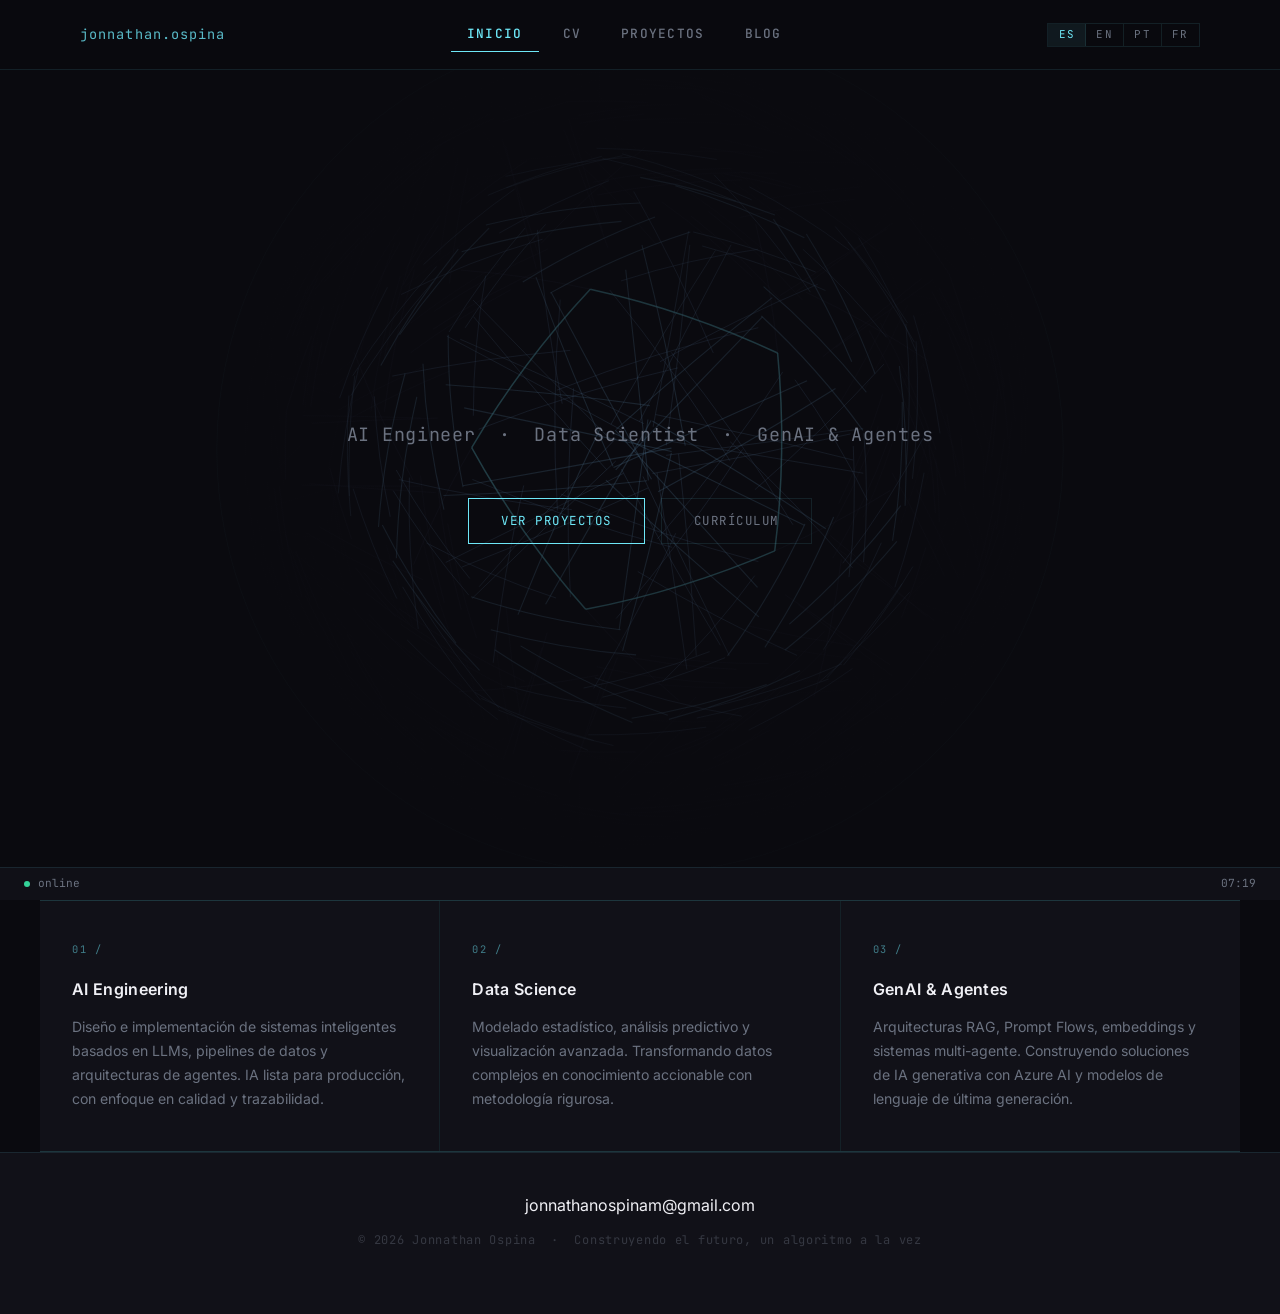
==== index.html @ b972580d "feat: new style and pagination" ====
<!DOCTYPE html>
<html lang="es">
<head>
    <meta charset="UTF-8">
    <meta name="viewport" content="width=device-width, initial-scale=1.0">
    <title>Jonnathan Ospina - Dev Portfolio</title>
    <link href="https://fonts.googleapis.com/css2?family=Inter:wght@300;400;500;600;700&family=JetBrains+Mono:wght@300;400&display=swap" rel="stylesheet">
    <link rel="stylesheet" href="CSS/design-system.css">
    <style>
        /* ── HERO ── */
        .hero {
            position: relative;
            min-height: 100vh;
            display: flex;
            flex-direction: column;
            justify-content: center;
            align-items: center;
            text-align: center;
            padding: 8rem 2rem 4rem;
            overflow: hidden;
        }

        #hyperbolic-canvas {
            position: absolute;
            inset: 0;
            width: 100%;
            height: 100%;
            z-index: 0;
        }

        .hero::after {
            content: '';
            position: absolute;
            inset: 0;
            background: radial-gradient(
                ellipse 70% 60% at 50% 50%,
                rgba(10,10,15,0.55) 0%,
                rgba(10,10,15,0.82) 60%,
                rgba(10,10,15,0.97) 100%
            );
            z-index: 1;
            pointer-events: none;
        }

        .hero-content { position: relative; z-index: 2; }

        .hero h2 {
            font-size: clamp(0.9rem, 2vw, 1.15rem);
            color: var(--muted);
            font-weight: 400;
            margin-bottom: 3rem;
            font-family: 'JetBrains Mono', monospace;
            letter-spacing: 0.04em;
        }

        .hero-cta {
            display: flex;
            gap: 1rem;
            justify-content: center;
            flex-wrap: wrap;
        }

        /* ── SKILLS GRID ── */
        .skills-grid {
            display: grid;
            grid-template-columns: repeat(auto-fit, minmax(260px, 1fr));
            gap: 1px;
            background: var(--border);
            max-width: 1200px;
            margin: 0 auto;
            position: relative;
            z-index: 10;
            border-top: 1px solid var(--border);
            border-bottom: 1px solid var(--border);
        }

        .skill-card {
            background: var(--surface);
            padding: 2.5rem 2rem;
            transition: background 0.25s ease;
        }

        .skill-card:hover { background: var(--elevated); }

        .skill-index {
            font-family: 'JetBrains Mono', monospace;
            font-size: 0.65rem;
            color: var(--accent);
            opacity: 0.5;
            margin-bottom: 1.2rem;
            letter-spacing: 0.15em;
        }

        .skill-title {
            font-size: 1rem;
            font-weight: 600;
            color: var(--text);
            margin-bottom: 0.8rem;
            letter-spacing: 0.02em;
        }

        .skill-description {
            font-size: 0.88rem;
            line-height: 1.7;
            color: var(--muted);
        }

        @media (max-width: 768px) {
            .hero { padding: 7rem 1.5rem 3rem; }
            .skills-grid { grid-template-columns: 1fr; }
        }
    </style>
</head>
<body>
    <!-- Navigation -->
    <header class="nav-container">
        <nav class="navbar">
            <a href="#home" class="nav-logo">jonnathan.ospina</a>
            <div class="nav-links">
                <a href="#home" class="nav-btn active" data-i18n="nav.home">Inicio</a>
                <a href="pages/cv.html" class="nav-btn" data-i18n="nav.cv">CV</a>
                <a href="pages/projects.html" class="nav-btn" data-i18n="nav.projects">Proyectos</a>
                <a href="pages/blog.html" class="nav-btn" data-i18n="nav.blog">Blog</a>
            </div>
        </nav>
    </header>

    <!-- Hero Section -->
    <section class="hero" id="home">
        <canvas id="hyperbolic-canvas"></canvas>

        <div class="hero-content">
            <h2 data-i18n="index.subtitle">AI Engineer &nbsp;·&nbsp; Data Scientist &nbsp;·&nbsp; GenAI &amp; Agentes</h2>
            <div class="hero-cta">
                <a href="pages/projects.html" class="btn-primary" data-i18n="index.cta.projects">Ver proyectos</a>
                <a href="pages/cv.html" class="btn-ghost" data-i18n="index.cta.cv">Currículum</a>
            </div>
        </div>
    </section>

    <!-- Skills Section -->
    <div class="skills-grid" id="skills">
        <div class="skill-card">
            <div class="skill-index">01 /</div>
            <h3 class="skill-title" data-i18n="index.card1.title">AI Engineering</h3>
            <p class="skill-description" data-i18n="index.card1.desc">Diseño e implementación de sistemas inteligentes basados en LLMs, pipelines de datos y arquitecturas de agentes. IA lista para producción, con enfoque en calidad y trazabilidad.</p>
        </div>
        <div class="skill-card">
            <div class="skill-index">02 /</div>
            <h3 class="skill-title" data-i18n="index.card2.title">Data Science</h3>
            <p class="skill-description" data-i18n="index.card2.desc">Modelado estadístico, análisis predictivo y visualización avanzada. Transformando datos complejos en conocimiento accionable con metodología rigurosa.</p>
        </div>
        <div class="skill-card">
            <div class="skill-index">03 /</div>
            <h3 class="skill-title" data-i18n="index.card3.title">GenAI &amp; Agentes</h3>
            <p class="skill-description" data-i18n="index.card3.desc">Arquitecturas RAG, Prompt Flows, embeddings y sistemas multi-agente. Construyendo soluciones de IA generativa con Azure AI y modelos de lenguaje de última generación.</p>
        </div>
    </div>

    <!-- Footer -->
    <footer class="footer">
        <p><a href="mailto:jonnathanospinam@gmail.com">jonnathanospinam@gmail.com</a></p>
        <p class="footer-mono" data-i18n="index.footer">© 2026 Jonnathan Ospina &nbsp;·&nbsp; Construyendo el futuro, un algoritmo a la vez</p>
    </footer>

    <!-- Status Bar -->
    <div class="status-bar">
        <div class="status-item">
            <div class="status-dot"></div>
            <span>online</span>
        </div>
        <div class="status-item">
            <span id="current-time"></span>
        </div>
    </div>

    <script src="JS/i18n.js"></script>
    <script>
    /* ═══════════════════════════════════════════════════════════════
       MOSAICO HIPERBÓLICO — Disco de Poincaré
       Teselado {5,4}: pentágonos hiperbólicos, 4 por vértice
       Transformaciones de Möbius para generación exacta de tiles
    ═══════════════════════════════════════════════════════════════ */
    (function () {
        const canvas = document.getElementById('hyperbolic-canvas');
        const ctx    = canvas.getContext('2d');
        let W, H, R, cx, cy, t = 0;

        const mul  = ([ar,ai],[br,bi]) => [ar*br-ai*bi, ar*bi+ai*br];
        const sub  = ([ar,ai],[br,bi]) => [ar-br, ai-bi];
        const div  = ([ar,ai],[br,bi]) => { const d=br*br+bi*bi; return [(ar*br+ai*bi)/d,(ai*br-ar*bi)/d]; };
        const mod2 = ([r,i]) => r*r+i*i;
        const conj = ([r,i]) => [r,-i];
        const scale= ([r,i],s) => [r*s, i*s];

        function mobius(z, a) { return div(sub(z, a), sub([1,0], mul(conj(a), z))); }

        function diskRotate([x,y], theta) {
            return [x*Math.cos(theta)-y*Math.sin(theta), x*Math.sin(theta)+y*Math.cos(theta)];
        }

        function drawGeodesic(p1, p2, strokeColor, lineW) {
            const [x1,y1] = p1, [x2,y2] = p2;
            if (x1*x1+y1*y1 < 1e-9 || x2*x2+y2*y2 < 1e-9) {
                ctx.beginPath(); ctx.moveTo(cx+x1*R,cy+y1*R); ctx.lineTo(cx+x2*R,cy+y2*R);
                ctx.strokeStyle=strokeColor; ctx.lineWidth=lineW; ctx.stroke(); return;
            }
            const ma2=x1*x1+y1*y1, mb2=x2*x2+y2*y2;
            const ex=x1*(1+mb2)-x2*(1+ma2), ey=y1*(1+mb2)-y2*(1+ma2);
            const f=2*(x1*y2-y1*x2);
            if (Math.abs(f) < 1e-9) {
                ctx.beginPath(); ctx.moveTo(cx+x1*R,cy+y1*R); ctx.lineTo(cx+x2*R,cy+y2*R);
                ctx.strokeStyle=strokeColor; ctx.lineWidth=lineW; ctx.stroke(); return;
            }
            const ox=ey/f, oy=-ex/f;
            const rr=Math.sqrt((x1-ox)*(x1-ox)+(y1-oy)*(y1-oy));
            const a1=Math.atan2(y1-oy,x1-ox), a2=Math.atan2(y2-oy,x2-ox);
            let diff=a2-a1;
            while(diff>Math.PI) diff-=Math.PI*2;
            while(diff<-Math.PI) diff+=Math.PI*2;
            ctx.beginPath(); ctx.arc(cx+ox*R,cy+oy*R,rr*R,a1,a2,diff<0);
            ctx.strokeStyle=strokeColor; ctx.lineWidth=lineW; ctx.stroke();
        }

        const P=5, Q=4;
        const TILE_R=Math.sqrt(Math.cos(Math.PI/P+Math.PI/Q)/Math.cos(Math.PI/P-Math.PI/Q));

        function tileVertices(center, rotAngle) {
            const [cx_t,cy_t]=center, verts=[];
            for(let k=0;k<P;k++){
                const a=rotAngle+(2*Math.PI*k/P)+Math.PI/P;
                verts.push(mobius([TILE_R*Math.cos(a),TILE_R*Math.sin(a)],[-cx_t,-cy_t]));
            }
            return verts;
        }

        function drawTile(center,rotAngle,color,alpha,lw){
            const verts=tileVertices(center,rotAngle);
            ctx.save(); ctx.globalAlpha=alpha;
            for(let i=0;i<P;i++) drawGeodesic(verts[i],verts[(i+1)%P],color,lw);
            ctx.restore();
        }

        const STEP=2*TILE_R/(1+TILE_R*TILE_R);

        function generateTiles(depth){
            const seen=new Map(), EPS=1e-4;
            const key=([x,y])=>`${Math.round(x/EPS)},${Math.round(y/EPS)}`;
            const tiles=[], queue=[{c:[0,0],rot:0,d:0}];
            seen.set(key([0,0]),true);
            while(queue.length){
                const{c,rot,d}=queue.shift();
                tiles.push({c,rot});
                if(d>=depth) continue;
                for(let k=0;k<P;k++){
                    const edgeAngle=rot+(2*Math.PI*k/P)+Math.PI/P;
                    const dir=[Math.cos(edgeAngle),Math.sin(edgeAngle)];
                    const nc=mobius(scale(dir,STEP),scale(c,-1));
                    if(mod2(nc)>=0.97) continue;
                    const k2=key(nc);
                    if(!seen.has(k2)){ seen.set(k2,true); queue.push({c:nc,rot:edgeAngle+Math.PI-Math.PI/P,d:d+1}); }
                }
            }
            return tiles;
        }

        const TILES=generateTiles(4);

        function init(){
            canvas.width=canvas.offsetWidth; canvas.height=canvas.offsetHeight;
            W=canvas.width; H=canvas.height;
            R=Math.min(W,H)*0.47; cx=W/2; cy=H/2;
        }

        function frame(){
            t+=0.004;
            ctx.clearRect(0,0,W,H);
            ctx.fillStyle='#0a0a0f'; ctx.fillRect(0,0,W,H);
            ctx.save(); ctx.beginPath(); ctx.arc(cx,cy,R,0,Math.PI*2); ctx.clip();
            TILES.forEach(({c,rot})=>{
                const dist=Math.sqrt(mod2(c));
                const alpha=Math.pow(1-dist,1.4)*0.6;
                if(alpha<0.03) return;
                const r_v=Math.round(110+(167-110)*dist), g_v=Math.round(231+(139-231)*dist), b_v=Math.round(247+(250-247)*dist);
                drawTile(diskRotate(c,t*0.12),rot+t*0.12,`rgb(${r_v},${g_v},${b_v})`,alpha,(1-dist)*1.2+0.3);
            });
            ctx.restore();
            ctx.beginPath(); ctx.arc(cx,cy,R,0,Math.PI*2);
            ctx.strokeStyle='rgba(110,231,247,0.12)'; ctx.lineWidth=1; ctx.stroke();
            const grad=ctx.createRadialGradient(cx,cy,R*0.6,cx,cy,R);
            grad.addColorStop(0,'rgba(10,10,15,0)'); grad.addColorStop(1,'rgba(10,10,15,0.75)');
            ctx.beginPath(); ctx.arc(cx,cy,R,0,Math.PI*2); ctx.fillStyle=grad; ctx.fill();
            requestAnimationFrame(frame);
        }

        window.addEventListener('resize',init); init(); frame();
    })();

    function updateTime(){
        const el=document.getElementById('current-time');
        if(!el) return;
        el.textContent=new Date().toLocaleTimeString('es-ES',{hour12:false,hour:'2-digit',minute:'2-digit'});
    }
    updateTime(); setInterval(updateTime,60000);
    </script>
</body>
</html>
---- CSS/design-system.css ----
/* ═══════════════════════════════════════════════════════════════════
   DESIGN SYSTEM — Jonnathan Ospina Portfolio
   Single source of truth for all shared styles across pages.
   Page-specific rules live in each HTML file's <style> block.
   ═══════════════════════════════════════════════════════════════════ */

/* ── TOKENS ── */
:root {
    --bg:       #0a0a0f;
    --surface:  #111118;
    --elevated: #1a1a24;
    --accent:   #6ee7f7;
    --accent2:  #a78bfa;
    --text:     #f0f0f5;
    --muted:    #6b7280;
    --border:   rgba(110, 231, 247, 0.1);
}

/* ── RESET ── */
*, *::before, *::after {
    margin: 0;
    padding: 0;
    box-sizing: border-box;
}

/* ── BASE ── */
body {
    font-family: 'Inter', sans-serif;
    background: var(--bg);
    color: var(--text);
    overflow-x: hidden;
    line-height: 1.6;
}

/* ── BACKGROUND CANVAS (shared by subpages) ── */
#bg-canvas {
    position: fixed;
    inset: 0;
    width: 100%;
    height: 100%;
    z-index: 0;
    pointer-events: none;
}

/* ── NAVIGATION ── */
.nav-container {
    position: fixed;
    top: 0; left: 0; right: 0;
    z-index: 200;
    background: rgba(10, 10, 15, 0.85);
    backdrop-filter: blur(16px);
    border-bottom: 1px solid var(--border);
}

.navbar {
    display: flex;
    justify-content: space-between;
    align-items: center;
    padding: 1.1rem 2.5rem;
    max-width: 1200px;
    margin: 0 auto;
}

.nav-logo {
    font-family: 'JetBrains Mono', monospace;
    font-size: 0.85rem;
    color: var(--accent);
    letter-spacing: 0.08em;
    text-decoration: none;
    opacity: 0.8;
}

.nav-links {
    display: flex;
    gap: 0.5rem;
}

.nav-btn {
    background: transparent;
    border: none;
    border-bottom: 1px solid transparent;
    color: var(--muted);
    padding: 0.4rem 1rem;
    text-decoration: none;
    font-size: 0.8rem;
    font-weight: 500;
    font-family: 'JetBrains Mono', monospace;
    letter-spacing: 0.1em;
    text-transform: uppercase;
    transition: all 0.2s ease;
}

.nav-btn:hover {
    color: var(--text);
    border-bottom-color: var(--accent);
}

.nav-btn.active {
    color: var(--accent);
    border-bottom-color: var(--accent);
}

/* ── LANG SWITCHER ── */
.lang-switcher {
    display: flex;
    gap: 0;
    margin-left: 1.5rem;
    border: 1px solid var(--border);
}

.lang-btn {
    background: transparent;
    border: none;
    border-right: 1px solid var(--border);
    color: var(--muted);
    padding: 0.35rem 0.65rem;
    font-size: 0.68rem;
    font-family: 'JetBrains Mono', monospace;
    letter-spacing: 0.1em;
    cursor: pointer;
    transition: color 0.2s, background 0.2s;
    line-height: 1;
}

.lang-btn:last-child { border-right: none; }

.lang-btn:hover { color: var(--text); background: var(--surface); }

.lang-btn.active {
    color: var(--accent);
    background: rgba(110, 231, 247, 0.07);
}

/* ── BUTTONS ── */
.btn-primary {
    padding: 0.75rem 2rem;
    background: transparent;
    border: 1px solid var(--accent);
    color: var(--accent);
    font-family: 'JetBrains Mono', monospace;
    font-size: 0.78rem;
    letter-spacing: 0.12em;
    text-transform: uppercase;
    text-decoration: none;
    transition: all 0.25s ease;
    display: inline-block;
}

.btn-primary:hover {
    background: rgba(110, 231, 247, 0.08);
    box-shadow: 0 0 28px rgba(110, 231, 247, 0.15);
}

.btn-ghost {
    padding: 0.75rem 2rem;
    background: transparent;
    border: 1px solid var(--border);
    color: var(--muted);
    font-family: 'JetBrains Mono', monospace;
    font-size: 0.78rem;
    letter-spacing: 0.12em;
    text-transform: uppercase;
    text-decoration: none;
    transition: all 0.25s ease;
    display: inline-block;
}

.btn-ghost:hover {
    border-color: var(--muted);
    color: var(--text);
}

/* ── PAGE HEADER (subpages) ── */
.page-header {
    margin-bottom: 3.5rem;
    padding-bottom: 2rem;
    border-bottom: 1px solid var(--border);
}

.page-header-label {
    font-family: 'JetBrains Mono', monospace;
    font-size: 0.7rem;
    color: var(--accent);
    letter-spacing: 0.2em;
    text-transform: uppercase;
    opacity: 0.6;
    margin-bottom: 0.8rem;
}

.page-header h1 {
    font-size: clamp(2rem, 5vw, 3.2rem);
    font-weight: 700;
    letter-spacing: -0.03em;
    color: var(--text);
    margin-bottom: 0.5rem;
}

.page-header .subtitle {
    font-family: 'JetBrains Mono', monospace;
    font-size: 0.85rem;
    color: var(--muted);
    letter-spacing: 0.04em;
}

/* ── STATUS BAR ── */
.status-bar {
    position: fixed;
    bottom: 0; left: 0; right: 0;
    background: rgba(17, 17, 24, 0.97);
    border-top: 1px solid var(--border);
    padding: 0.45rem 1.5rem;
    font-size: 0.7rem;
    font-family: 'JetBrains Mono', monospace;
    z-index: 1000;
    display: flex;
    justify-content: space-between;
    align-items: center;
    color: var(--muted);
}

.status-item {
    display: flex;
    align-items: center;
    gap: 0.5rem;
}

.status-dot {
    width: 6px;
    height: 6px;
    background: #34d399;
    border-radius: 50%;
    animation: pulse 2.5s infinite;
}

@keyframes pulse {
    0%, 100% { opacity: 1; transform: scale(1); }
    50%       { opacity: 0.5; transform: scale(1.3); }
}

/* ── FOOTER ── */
.footer {
    background: var(--surface);
    border-top: 1px solid var(--border);
    text-align: center;
    padding: 2.5rem 2rem 4rem;
    color: var(--muted);
    position: relative;
    z-index: 10;
}

.footer a {
    color: var(--text);
    text-decoration: none;
    transition: color 0.2s;
}

.footer a:hover { color: var(--accent); }

.footer-mono {
    font-family: 'JetBrains Mono', monospace;
    font-size: 0.75rem;
    margin-top: 0.8rem;
    opacity: 0.4;
    letter-spacing: 0.06em;
}

/* ── CARD ACCENT BAR (shared hover effect) ── */
.skill-card,
.experience-item,
.education-item,
.project-card,
.blog-post {
    position: relative;
    overflow: hidden;
}

.skill-card::before,
.experience-item::before,
.education-item::before,
.project-card::before,
.blog-post::before {
    content: '';
    position: absolute;
    top: 0; left: 0;
    width: 3px;
    height: 0;
    transition: height 0.3s ease;
}

.skill-card::before   { background: var(--accent); }
.experience-item::before,
.education-item::before { background: var(--accent); }
.project-card::before { background: var(--accent2); }
.blog-post::before    { background: var(--accent2); }

.skill-card:hover::before,
.experience-item:hover::before,
.education-item:hover::before,
.project-card:hover::before,
.blog-post:hover::before { height: 100%; }

/* ── RESPONSIVE ── */
@media (max-width: 768px) {
    .navbar { padding: 1rem 1.5rem; }
    .nav-logo { display: none; }
}
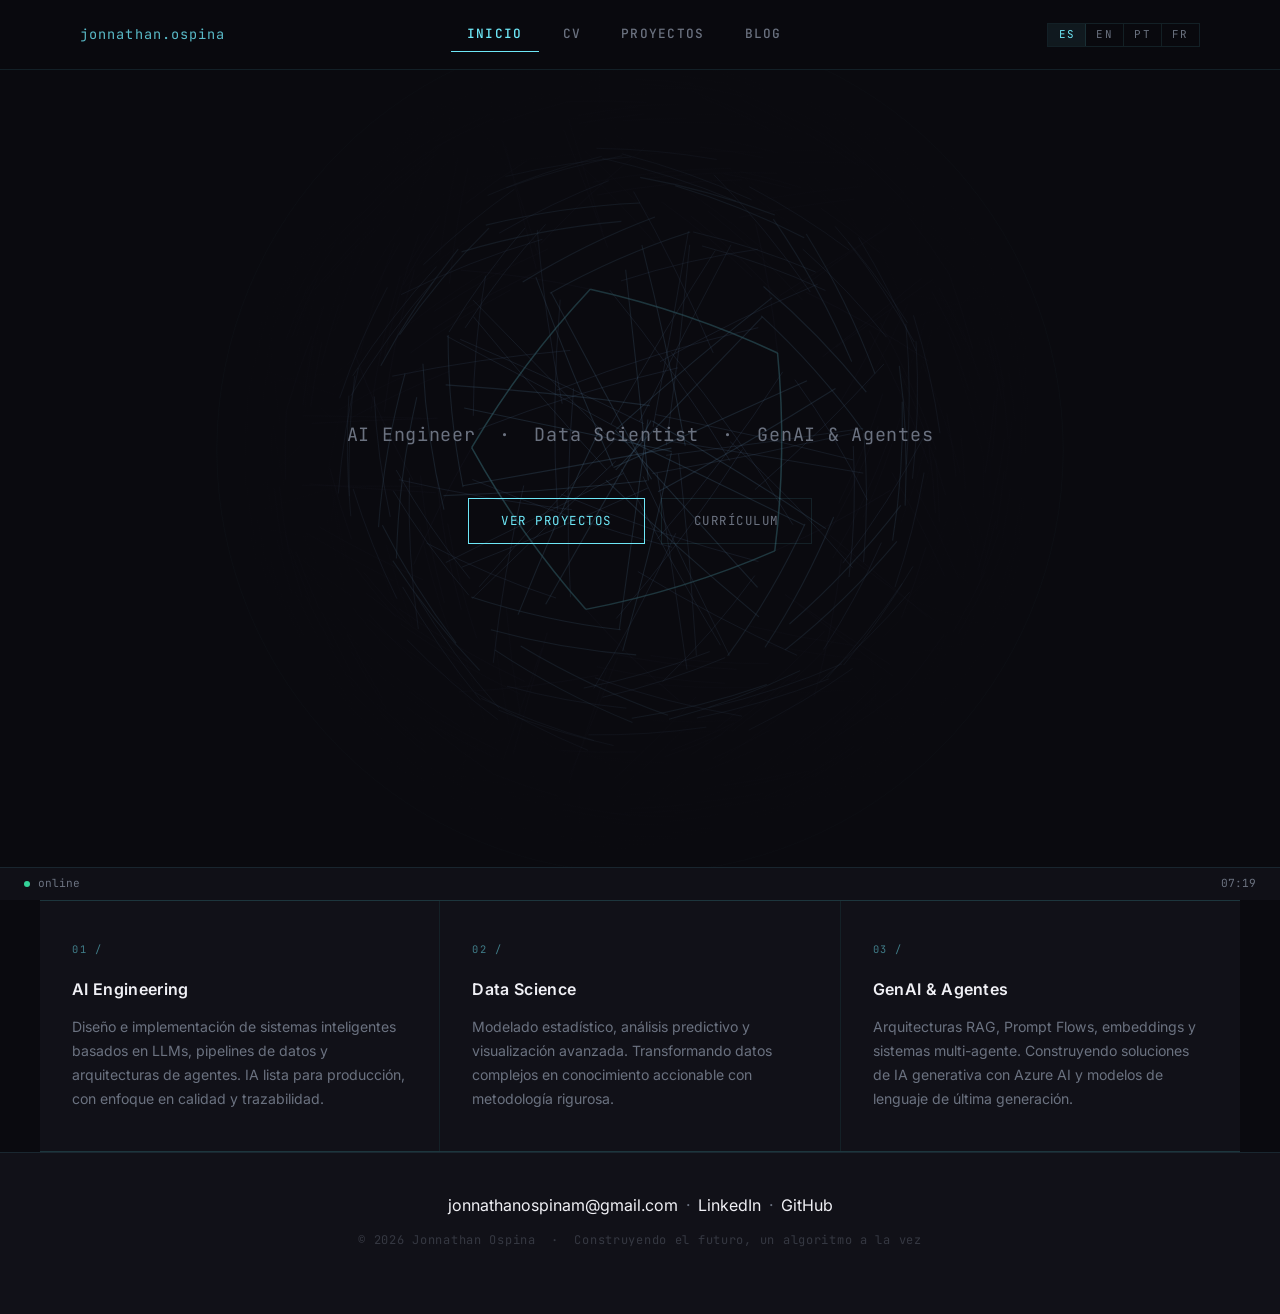
==== commit d146667d: "Anade SEO, JSON-LD, Open Graph, sitemap y enlaces sociales - Meta description, canonical y Open Grap" ====
--- a/index.html
+++ b/index.html
@@ -3,7 +3,40 @@
 <head>
     <meta charset="UTF-8">
     <meta name="viewport" content="width=device-width, initial-scale=1.0">
-    <title>Jonnathan Ospina - Dev Portfolio</title>
+    <title>Jonnathan Ospina — AI Engineer · Data Scientist</title>
+    <meta name="description" content="AI Engineer y Data Scientist en Madrid. Especializado en LLMs, sistemas de agentes, RAG y machine learning en producción. Certificado Azure AI Engineer.">
+    <meta name="author" content="Jonnathan Ospina Montalvo">
+    <meta name="theme-color" content="#0a0a0f">
+    <link rel="canonical" href="https://www.jonnathanospina.com/">
+
+    <!-- Open Graph -->
+    <meta property="og:type" content="website">
+    <meta property="og:url" content="https://www.jonnathanospina.com/">
+    <meta property="og:title" content="Jonnathan Ospina — AI Engineer · Data Scientist">
+    <meta property="og:description" content="Especializado en LLMs, sistemas de agentes, RAG y machine learning en producción. Certificado Azure AI Engineer.">
+    <meta property="og:image" content="https://www.jonnathanospina.com/assets/og-image.png">
+    <meta property="og:locale" content="es_ES">
+    <meta name="twitter:card" content="summary_large_image">
+
+    <!-- JSON-LD -->
+    <script type="application/ld+json">
+    {
+      "@context": "https://schema.org",
+      "@type": "Person",
+      "name": "Jonnathan Ospina Montalvo",
+      "url": "https://www.jonnathanospina.com",
+      "email": "mailto:jonnathanospinam@gmail.com",
+      "jobTitle": "AI Engineer · Data Scientist",
+      "image": "https://www.jonnathanospina.com/assets/og-image.png",
+      "address": { "@type": "PostalAddress", "addressLocality": "Madrid", "addressCountry": "ES" },
+      "sameAs": [
+        "https://www.linkedin.com/in/jonnathanospinam",
+        "https://github.com/JonDScode"
+      ],
+      "knowsAbout": ["Generative AI", "LLMs", "Agent Systems", "RAG", "Machine Learning", "Data Science", "Python", "Azure AI", "MLOps"]
+    }
+    </script>
+
     <link href="https://fonts.googleapis.com/css2?family=Inter:wght@300;400;500;600;700&family=JetBrains+Mono:wght@300;400&display=swap" rel="stylesheet">
     <link rel="stylesheet" href="CSS/design-system.css">
     <style>
@@ -159,7 +192,13 @@
 
     <!-- Footer -->
     <footer class="footer">
-        <p><a href="mailto:jonnathanospinam@gmail.com">jonnathanospinam@gmail.com</a></p>
+        <p>
+            <a href="mailto:jonnathanospinam@gmail.com">jonnathanospinam@gmail.com</a>
+            &nbsp;·&nbsp;
+            <a href="https://www.linkedin.com/in/jonnathanospinam" target="_blank" rel="noopener">LinkedIn</a>
+            &nbsp;·&nbsp;
+            <a href="https://github.com/JonDScode" target="_blank" rel="noopener">GitHub</a>
+        </p>
         <p class="footer-mono" data-i18n="index.footer">© 2026 Jonnathan Ospina &nbsp;·&nbsp; Construyendo el futuro, un algoritmo a la vez</p>
     </footer>
 
@@ -174,6 +213,8 @@
         </div>
     </div>
 
+    <!-- Analytics: crea la cuenta en https://www.goatcounter.com con el código "jonnathanospina" y descomenta -->
+    <!-- <script data-goatcounter="https://jonnathanospina.goatcounter.com/count" async src="//gc.zgo.at/count.js"></script> -->
     <script src="JS/i18n.js"></script>
     <script>
     /* ═══════════════════════════════════════════════════════════════
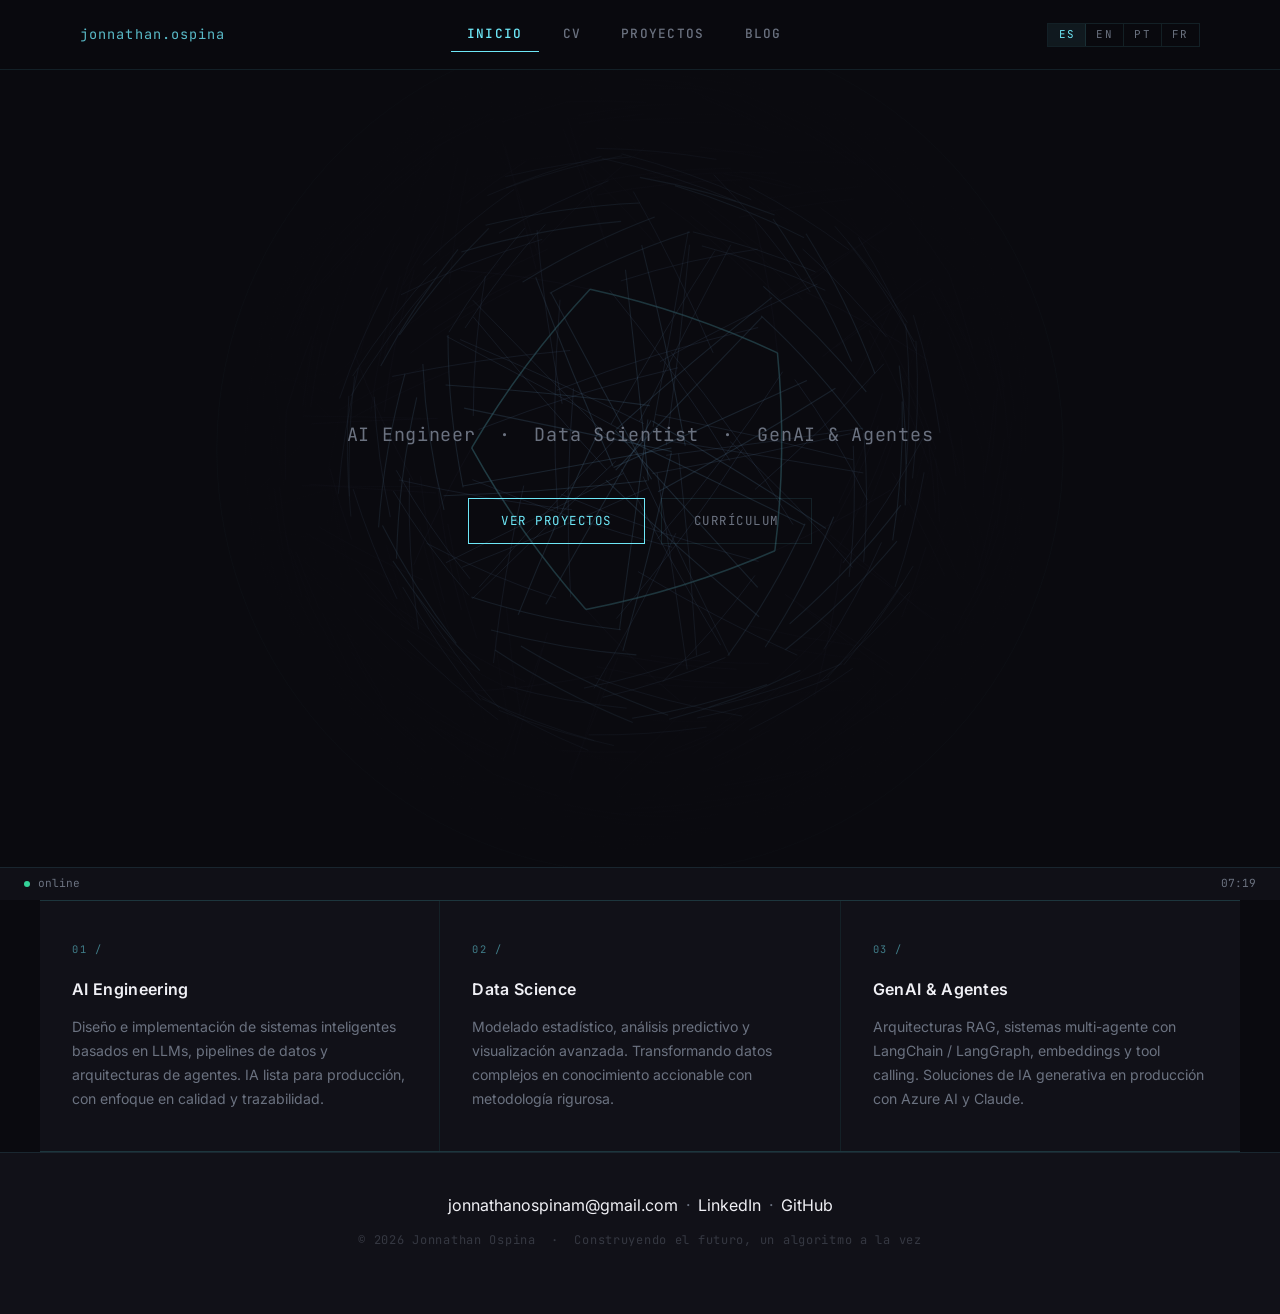
==== commit 6394c190: "Alinea skills con keywords de ofertas reales de AI Engineer - CV: anade LangGraph, Claude API y Fast" ====
--- a/index.html
+++ b/index.html
@@ -186,7 +186,7 @@
         <div class="skill-card">
             <div class="skill-index">03 /</div>
             <h3 class="skill-title" data-i18n="index.card3.title">GenAI &amp; Agentes</h3>
-            <p class="skill-description" data-i18n="index.card3.desc">Arquitecturas RAG, Prompt Flows, embeddings y sistemas multi-agente. Construyendo soluciones de IA generativa con Azure AI y modelos de lenguaje de última generación.</p>
+            <p class="skill-description" data-i18n="index.card3.desc">Arquitecturas RAG, sistemas multi-agente con LangChain / LangGraph, embeddings y tool calling. Soluciones de IA generativa en producción con Azure AI y Claude.</p>
         </div>
     </div>
 
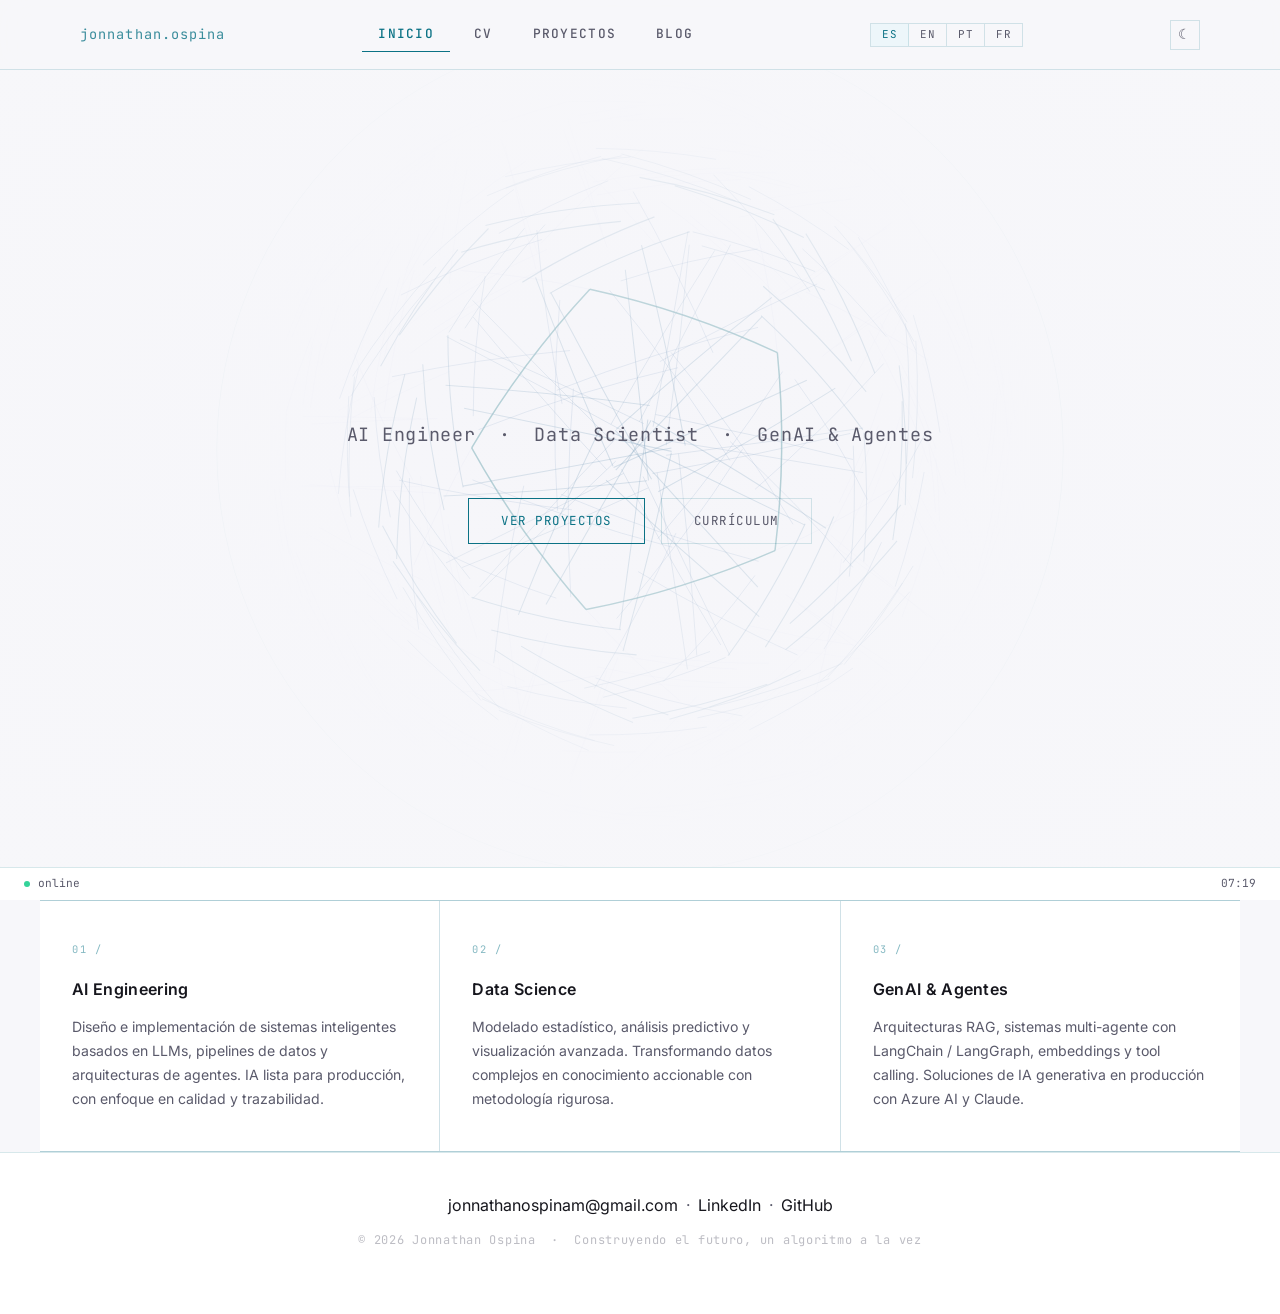
==== commit 2db4cc35: "Tema claro/oscuro y pie de procedencia en el CV PDF - Tokens de tema claro en design-system.css con " ====
--- a/index.html
+++ b/index.html
@@ -7,6 +7,7 @@
     <meta name="description" content="AI Engineer y Data Scientist en Madrid. Especializado en LLMs, sistemas de agentes, RAG y machine learning en producción. Certificado Azure AI Engineer.">
     <meta name="author" content="Jonnathan Ospina Montalvo">
     <meta name="theme-color" content="#0a0a0f">
+    <script>(function(){try{var t=localStorage.getItem('theme')||(matchMedia('(prefers-color-scheme: light)').matches?'light':'dark');document.documentElement.setAttribute('data-theme',t);}catch(e){}})();</script>
     <link rel="canonical" href="https://www.jonnathanospina.com/">
 
     <!-- Open Graph -->
@@ -75,6 +76,15 @@
             pointer-events: none;
         }
 
+        :root[data-theme="light"] .hero::after {
+            background: radial-gradient(
+                ellipse 70% 60% at 50% 50%,
+                rgba(247,247,250,0.55) 0%,
+                rgba(247,247,250,0.82) 60%,
+                rgba(247,247,250,0.97) 100%
+            );
+        }
+
         .hero-content { position: relative; z-index: 2; }
 
         .hero h2 {
@@ -216,6 +226,7 @@
     <!-- Analytics: crea la cuenta en https://www.goatcounter.com con el código "jonnathanospina" y descomenta -->
     <!-- <script data-goatcounter="https://jonnathanospina.goatcounter.com/count" async src="//gc.zgo.at/count.js"></script> -->
     <script src="JS/i18n.js"></script>
+    <script src="JS/theme.js"></script>
     <script>
     /* ═══════════════════════════════════════════════════════════════
        MOSAICO HIPERBÓLICO — Disco de Poincaré
--- a/CSS/design-system.css
+++ b/CSS/design-system.css
@@ -13,8 +13,48 @@
     --accent2:  #a78bfa;
     --text:     #f0f0f5;
     --muted:    #6b7280;
+    --text-soft: #c7c7d4;
     --border:   rgba(110, 231, 247, 0.1);
 }
+
+/* ── TEMA CLARO ── */
+:root[data-theme="light"] {
+    --bg:       #f7f7fa;
+    --surface:  #ffffff;
+    --elevated: #ececf2;
+    --accent:   #0b7285;
+    --accent2:  #6d28d9;
+    --text:     #16161d;
+    --muted:    #5a5a6b;
+    --text-soft: #3c3c48;
+    --border:   rgba(11, 114, 133, 0.16);
+}
+
+/* Fondos con color fijo que no usan tokens */
+:root[data-theme="light"] .nav-container { background: rgba(247, 247, 250, 0.85); }
+:root[data-theme="light"] .status-bar    { background: rgba(255, 255, 255, 0.97); }
+
+/* Los canvas pintan sobre #0a0a0f: en claro se invierten conservando el tono */
+:root[data-theme="light"] #bg-canvas,
+:root[data-theme="light"] #hyperbolic-canvas {
+    filter: invert(1) hue-rotate(180deg);
+}
+
+/* ── THEME TOGGLE ── */
+.theme-btn {
+    margin-left: 0.6rem;
+    background: transparent;
+    border: 1px solid var(--border);
+    color: var(--muted);
+    width: 1.9rem;
+    height: 1.9rem;
+    font-size: 0.85rem;
+    cursor: pointer;
+    line-height: 1;
+    transition: color 0.2s, border-color 0.2s;
+}
+
+.theme-btn:hover { color: var(--accent); border-color: var(--accent); }
 
 /* ── RESET ── */
 *, *::before, *::after {
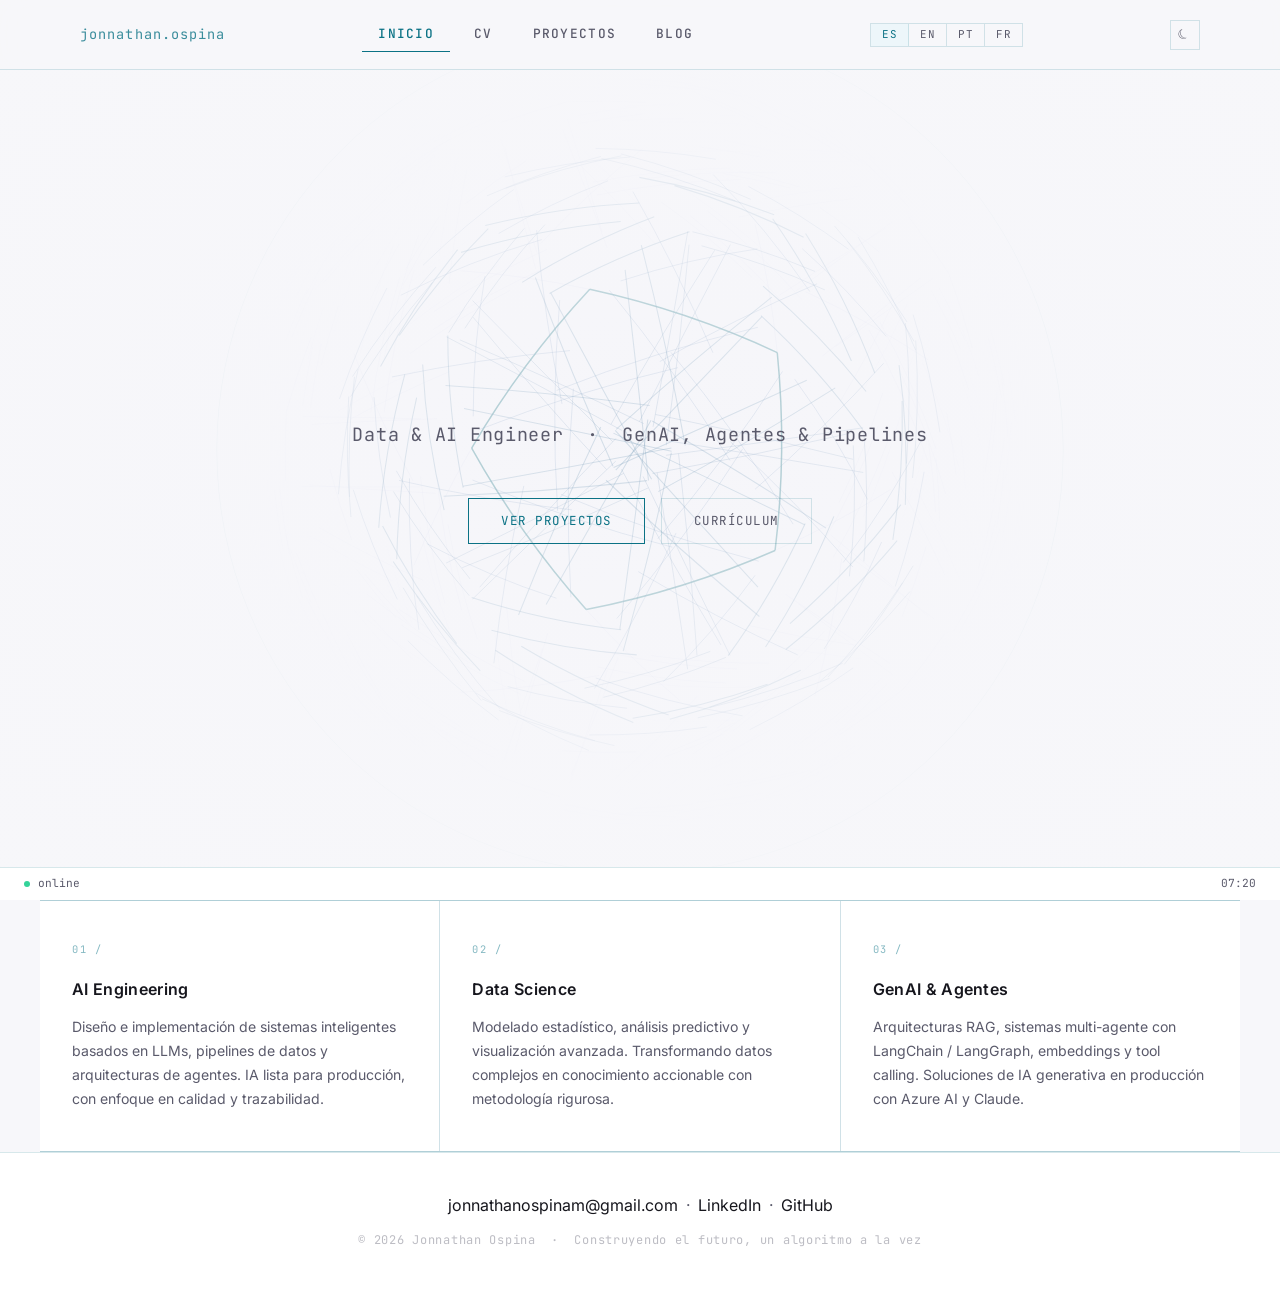
==== commit 04dc892a: "Perfil Data & AI Engineer: Synthetix como proyecto 01, Databricks en Credit Risk Lab y CV con proyec" ====
--- a/index.html
+++ b/index.html
@@ -3,8 +3,8 @@
 <head>
     <meta charset="UTF-8">
     <meta name="viewport" content="width=device-width, initial-scale=1.0">
-    <title>Jonnathan Ospina — AI Engineer · Data Scientist</title>
-    <meta name="description" content="AI Engineer y Data Scientist en Madrid. Especializado en LLMs, sistemas de agentes, RAG y machine learning en producción. Certificado Azure AI Engineer.">
+    <title>Jonnathan Ospina — Data &amp; AI Engineer</title>
+    <meta name="description" content="Data &amp; AI Engineer en Madrid. LLMs, sistemas de agentes, pipelines de datos y machine learning en producción. Certificado Azure AI Engineer.">
     <meta name="author" content="Jonnathan Ospina Montalvo">
     <meta name="theme-color" content="#0a0a0f">
     <script>(function(){try{var t=localStorage.getItem('theme')||(matchMedia('(prefers-color-scheme: light)').matches?'light':'dark');document.documentElement.setAttribute('data-theme',t);}catch(e){}})();</script>
@@ -13,8 +13,8 @@
     <!-- Open Graph -->
     <meta property="og:type" content="website">
     <meta property="og:url" content="https://www.jonnathanospina.com/">
-    <meta property="og:title" content="Jonnathan Ospina — AI Engineer · Data Scientist">
-    <meta property="og:description" content="Especializado en LLMs, sistemas de agentes, RAG y machine learning en producción. Certificado Azure AI Engineer.">
+    <meta property="og:title" content="Jonnathan Ospina — Data &amp; AI Engineer">
+    <meta property="og:description" content="LLMs, sistemas de agentes, pipelines de datos y machine learning en producción. Certificado Azure AI Engineer.">
     <meta property="og:image" content="https://www.jonnathanospina.com/assets/og-image.png">
     <meta property="og:locale" content="es_ES">
     <meta name="twitter:card" content="summary_large_image">
@@ -27,7 +27,7 @@
       "name": "Jonnathan Ospina Montalvo",
       "url": "https://www.jonnathanospina.com",
       "email": "mailto:jonnathanospinam@gmail.com",
-      "jobTitle": "AI Engineer · Data Scientist",
+      "jobTitle": "Data & AI Engineer",
       "image": "https://www.jonnathanospina.com/assets/og-image.png",
       "address": { "@type": "PostalAddress", "addressLocality": "Madrid", "addressCountry": "ES" },
       "sameAs": [
@@ -173,7 +173,7 @@
         <canvas id="hyperbolic-canvas"></canvas>
 
         <div class="hero-content">
-            <h2 data-i18n="index.subtitle">AI Engineer &nbsp;·&nbsp; Data Scientist &nbsp;·&nbsp; GenAI &amp; Agentes</h2>
+            <h2 data-i18n="index.subtitle">Data &amp; AI Engineer &nbsp;·&nbsp; GenAI, Agentes &amp; Pipelines</h2>
             <div class="hero-cta">
                 <a href="pages/projects.html" class="btn-primary" data-i18n="index.cta.projects">Ver proyectos</a>
                 <a href="pages/cv.html" class="btn-ghost" data-i18n="index.cta.cv">Currículum</a>
--- a/CSS/design-system.css
+++ b/CSS/design-system.css
@@ -56,6 +56,9 @@
 
 .theme-btn:hover { color: var(--accent); border-color: var(--accent); }
 
+.theme-btn .icon { display: inline-block; }
+.theme-btn .icon.moon { transform: rotate(-25deg); }
+
 /* ── RESET ── */
 *, *::before, *::after {
     margin: 0;
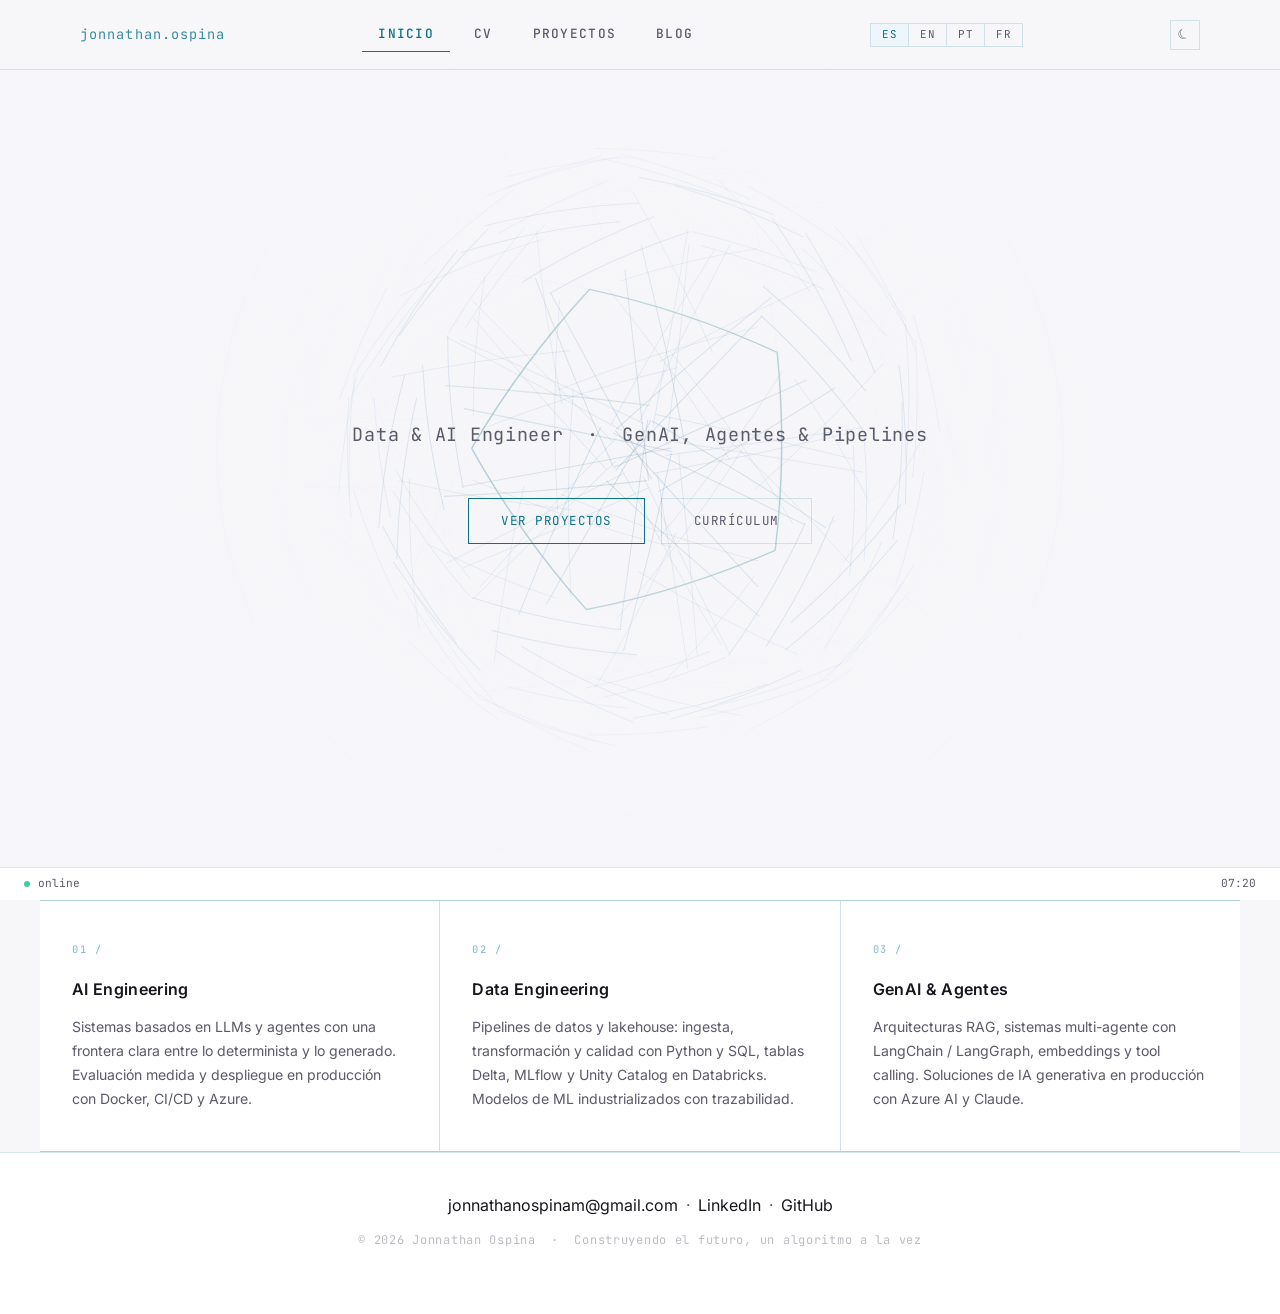
==== commit 2c8f3cf2: "Inicio: tarjetas AI Engineering y Data Engineering acordes al perfil Data & AI Engineer" ====
--- a/index.html
+++ b/index.html
@@ -186,12 +186,12 @@
         <div class="skill-card">
             <div class="skill-index">01 /</div>
             <h3 class="skill-title" data-i18n="index.card1.title">AI Engineering</h3>
-            <p class="skill-description" data-i18n="index.card1.desc">Diseño e implementación de sistemas inteligentes basados en LLMs, pipelines de datos y arquitecturas de agentes. IA lista para producción, con enfoque en calidad y trazabilidad.</p>
+            <p class="skill-description" data-i18n="index.card1.desc">Sistemas basados en LLMs y agentes con una frontera clara entre lo determinista y lo generado. Evaluación medida y despliegue en producción con Docker, CI/CD y Azure.</p>
         </div>
         <div class="skill-card">
             <div class="skill-index">02 /</div>
-            <h3 class="skill-title" data-i18n="index.card2.title">Data Science</h3>
-            <p class="skill-description" data-i18n="index.card2.desc">Modelado estadístico, análisis predictivo y visualización avanzada. Transformando datos complejos en conocimiento accionable con metodología rigurosa.</p>
+            <h3 class="skill-title" data-i18n="index.card2.title">Data Engineering</h3>
+            <p class="skill-description" data-i18n="index.card2.desc">Pipelines de datos y lakehouse: ingesta, transformación y calidad con Python y SQL, tablas Delta, MLflow y Unity Catalog en Databricks. Modelos de ML industrializados con trazabilidad.</p>
         </div>
         <div class="skill-card">
             <div class="skill-index">03 /</div>
